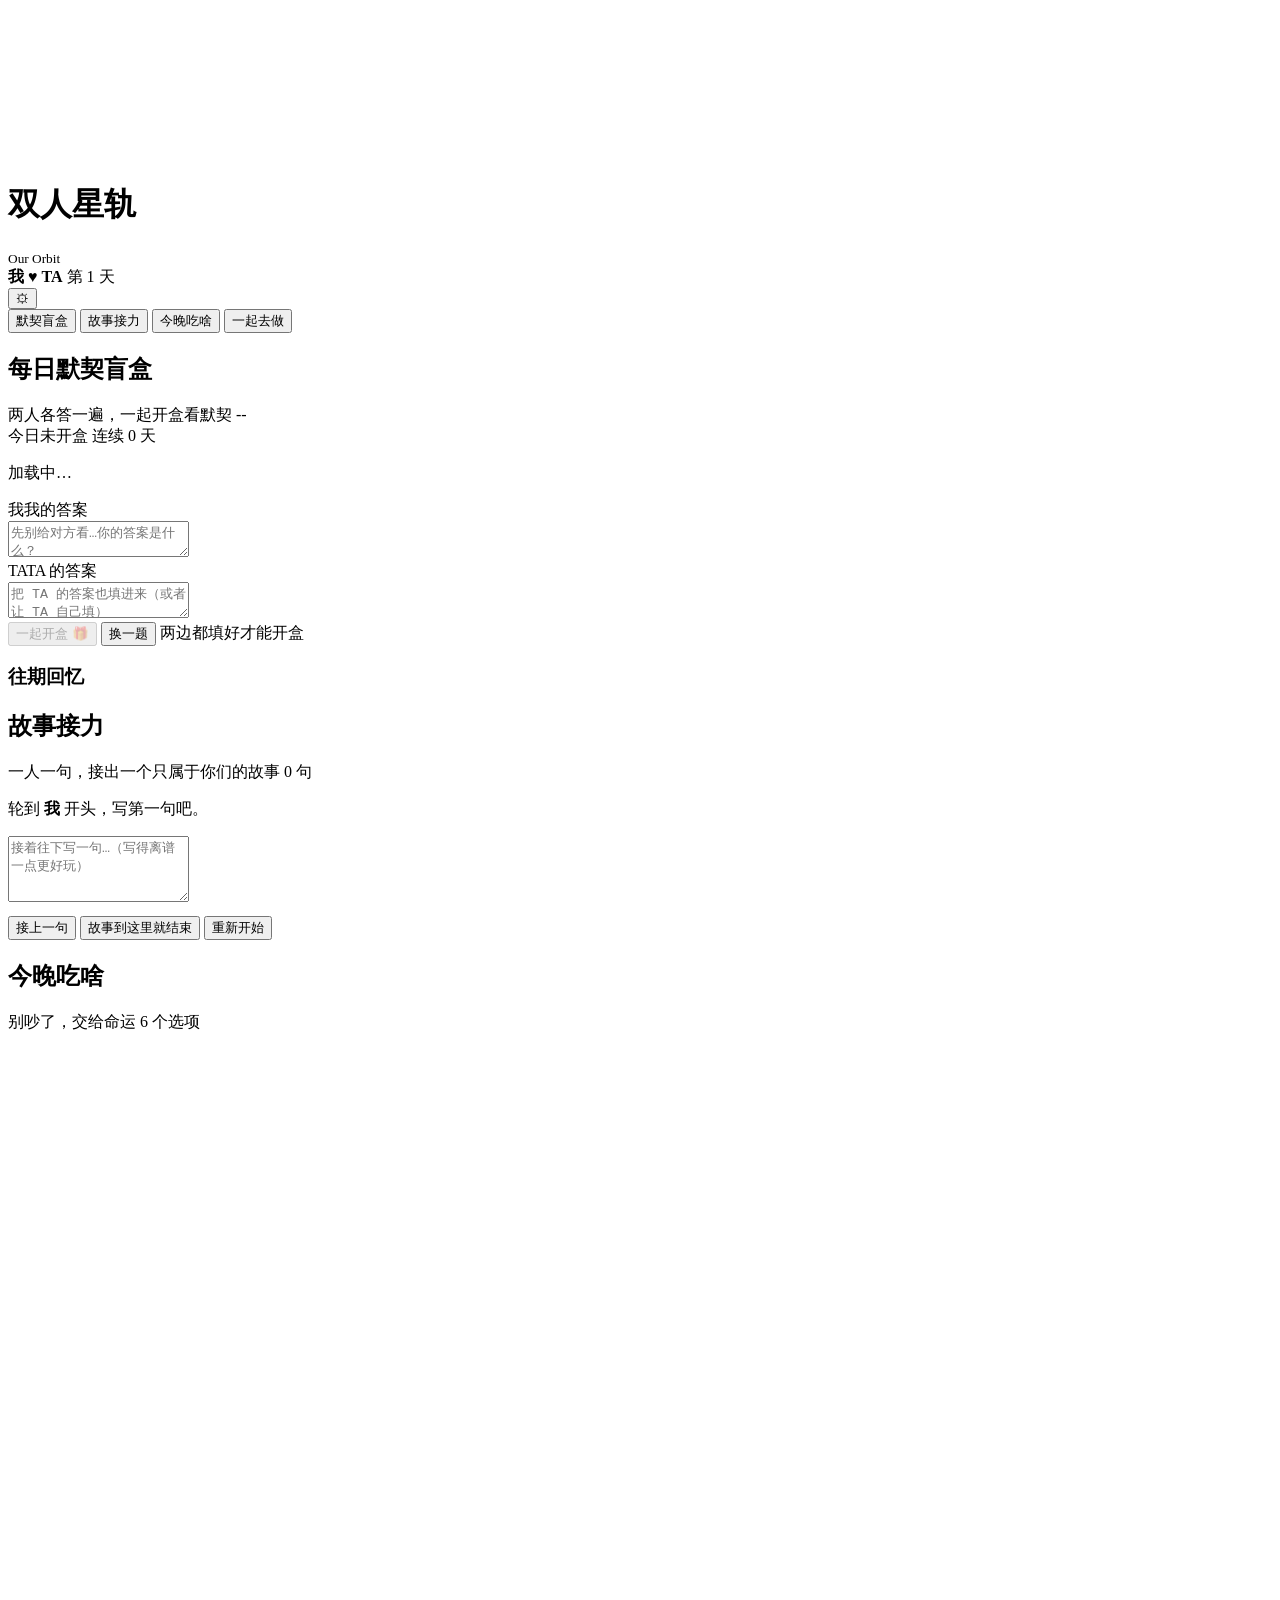
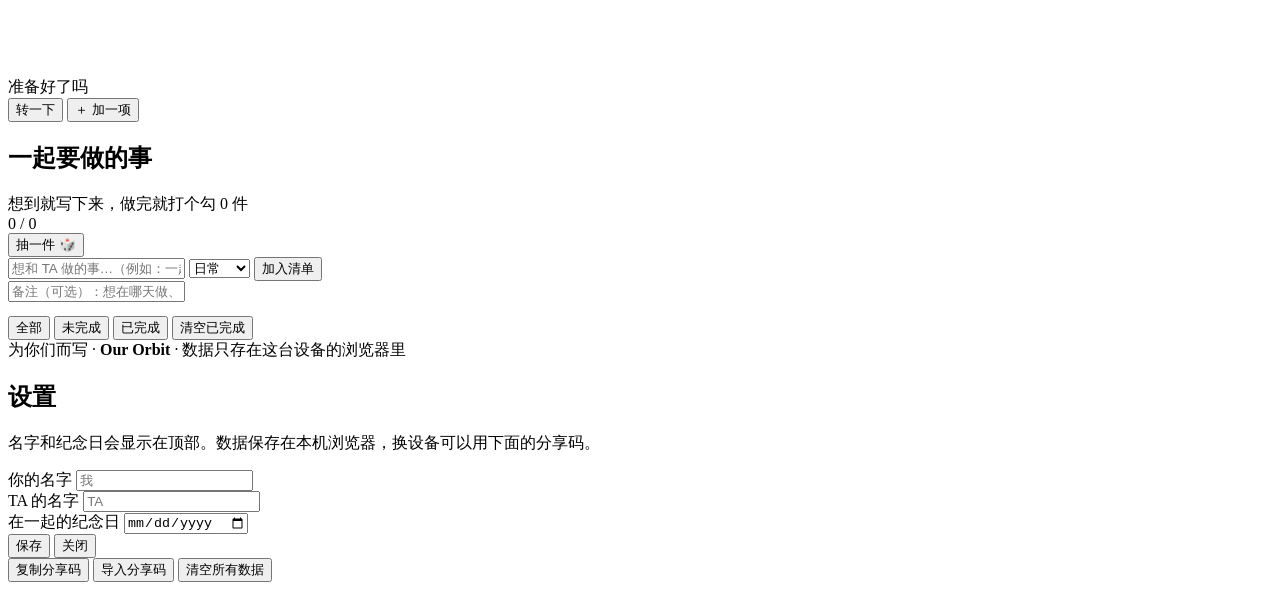
==== index.html @ 1faf8112 "feat: 双人星轨 · 情侣互动首页" ====
<!DOCTYPE html>
<html lang="zh-CN">
<head>
<meta charset="utf-8" />
<meta name="viewport" content="width=device-width,initial-scale=1,viewport-fit=cover" />
<meta name="theme-color" content="#05040e" />
<meta name="description" content="双人星轨 · 情侣互动空间：每日默契盲盒、故事接力、今晚吃啥转盘，还有一起要做的事。" />
<title>双人星轨 · Our Orbit</title>
<link rel="stylesheet" href="style.css" />
<link rel="icon" href="data:image/svg+xml,<svg xmlns='http://www.w3.org/2000/svg' viewBox='0 0 32 32'><circle cx='16' cy='16' r='13' fill='none' stroke='%237cf6ff' stroke-width='2'/><circle cx='16' cy='16' r='4' fill='%23ff9ecd'/></svg>" />
</head>
<body>

<canvas id="sky"></canvas>
<div class="vignette"></div>
<div class="grain"></div>

<div class="app">

  <header>
    <div class="brand">
      <div class="orbit-mark" aria-hidden="true"></div>
      <div>
        <h1>双人星轨</h1>
        <small>Our Orbit</small>
      </div>
    </div>

    <div class="couple-chip">
      <b id="nameA">我</b>
      <span class="heart">♥</span>
      <b id="nameB">TA</b>
      <span id="dayCount" class="days">第 1 天</span>
    </div>

    <button class="icon-btn" id="btnSettings" title="设置" aria-label="设置">⚙</button>
  </header>

  <nav class="tabs" role="tablist" aria-label="功能区">
    <button class="tab" role="tab" data-tab="today" aria-selected="true">默契盲盒<span class="dot" id="dotToday" hidden></span></button>
    <button class="tab" role="tab" data-tab="relay" aria-selected="false">故事接力</button>
    <button class="tab" role="tab" data-tab="wheel" aria-selected="false">今晚吃啥</button>
    <button class="tab" role="tab" data-tab="todo" aria-selected="false">一起去做</button>
  </nav>

  <main>

    <!-- ===== 今日盲盒 ===== -->
    <section class="view active" id="view-today" role="tabpanel">
      <div class="card">
        <div class="card-head">
          <h2>每日默契盲盒</h2>
          <span class="hint">两人各答一遍，一起开盒看默契</span>
          <span class="spacer"></span>
          <span class="pill" id="todayDate">--</span>
        </div>

        <div class="box-meta">
          <span class="pill live" id="boxState">今日未开盒</span>
          <span class="pill" id="boxStreak">连续 0 天</span>
        </div>

        <p class="box-question" id="questionText">加载中…</p>

        <div id="answerArea">
          <div class="answer-grid">
            <div class="answer-slot me">
              <div class="who"><span class="avatar" id="avA">我</span><span id="labelA">我的答案</span></div>
              <textarea id="ansA" maxlength="200" placeholder="先别给对方看…你的答案是什么？"></textarea>
            </div>
            <div class="answer-slot you">
              <div class="who"><span class="avatar" id="avB">TA</span><span id="labelB">TA 的答案</span></div>
              <textarea id="ansB" maxlength="200" placeholder="把 TA 的答案也填进来（或者让 TA 自己填）"></textarea>
            </div>
          </div>

          <div class="row gap-lg">
            <button class="btn primary" id="btnOpenBox" disabled>一起开盒 🎁</button>
            <button class="btn ghost small" id="btnSkipQ" title="换一个题目">换一题</button>
            <span class="turn-note" id="openHint">两边都填好才能开盒</span>
          </div>
        </div>

        <div id="revealArea"></div>

        <div class="history" id="historyWrap">
          <h3>往期回忆</h3>
          <div id="historyList"></div>
        </div>
      </div>
    </section>

    <!-- ===== 故事接力 ===== -->
    <section class="view" id="view-relay" role="tabpanel">
      <div class="card">
        <div class="card-head">
          <h2>故事接力</h2>
          <span class="hint">一人一句，接出一个只属于你们的故事</span>
          <span class="spacer"></span>
          <span class="pill" id="storyCount">0 句</span>
        </div>

        <p class="turn-note" id="turnNote">轮到 <b>我</b> 开头，写第一句吧。</p>

        <div class="story-lines" id="storyLines"></div>

        <div class="row" id="storyInputRow">
          <textarea id="storyInput" maxlength="120" placeholder="接着往下写一句…（写得离谱一点更好玩）" style="min-height:60px"></textarea>
        </div>
        <div class="row" style="margin-top:10px">
          <button class="btn primary" id="btnAddLine">接上一句</button>
          <button class="btn ghost small" id="btnFinishStory">故事到这里就结束</button>
          <button class="btn ghost small danger" id="btnResetStory">重新开始</button>
        </div>

        <div id="storyDone" hidden>
          <div class="score-bar" style="margin-top:18px">
            <div class="score-ring" style="--p:100%" id="storyFinalIcon">✦</div>
            <div class="score-text">
              <b>你们的故事完成了</b>
              <span id="storyFinalText">共 0 句，收藏起来吧。</span>
            </div>
          </div>
        </div>
      </div>
    </section>

    <!-- ===== 转盘 ===== -->
    <section class="view" id="view-wheel" role="tabpanel">
      <div class="card">
        <div class="card-head">
          <h2>今晚吃啥</h2>
          <span class="hint">别吵了，交给命运</span>
          <span class="spacer"></span>
          <span class="pill" id="wheelCount">6 个选项</span>
        </div>

        <div class="wheel-wrap">
          <div class="wheel-stage">
            <div class="wheel-pointer" aria-hidden="true"></div>
            <canvas id="wheel" width="640" height="640" role="img" aria-label="决策转盘"></canvas>
          </div>

          <div class="wheel-side">
            <div class="wheel-result" id="wheelResult">准备好了吗</div>
            <div class="row gap-lg">
              <button class="btn primary" id="btnSpin">转一下</button>
              <button class="btn ghost small" id="btnAddOption">＋ 加一项</button>
            </div>
            <div id="optionList" style="margin-top:20px"></div>
          </div>
        </div>
      </div>
    </section>

    <!-- ===== 一起去做 ===== -->
    <section class="view" id="view-todo" role="tabpanel">
      <div class="card">
        <div class="card-head">
          <h2>一起要做的事</h2>
          <span class="hint">想到就写下来，做完就打个勾</span>
          <span class="spacer"></span>
          <span class="pill" id="todoCount">0 件</span>
        </div>

        <div class="progress-wrap">
          <span class="progress-num" id="progressNum">0 / 0</span>
          <div class="progress-track"><div class="progress-fill" id="progressFill"></div></div>
          <button class="btn ghost small" id="btnPick">抽一件 🎲</button>
        </div>

        <div class="todo-add">
          <input type="text" id="todoTitle" maxlength="80" placeholder="想和 TA 做的事…（例如：一起去看一次日出）" />
          <select id="todoCat">
            <option value="日常">日常</option>
            <option value="旅行">旅行</option>
            <option value="仪式感">仪式感</option>
            <option value="挑战">挑战</option>
          </select>
          <button class="btn primary" id="btnAddTodo">加入清单</button>
        </div>
        <input type="text" id="todoNote" maxlength="120" placeholder="备注（可选）：想在哪天做、要准备什么" style="margin-bottom:14px" />

        <div class="todo-toolbar">
          <button class="filter on" data-filter="all">全部</button>
          <button class="filter" data-filter="todo">未完成</button>
          <button class="filter" data-filter="done">已完成</button>
          <span class="spacer" style="flex:1"></span>
          <button class="btn ghost small danger" id="btnClearDone">清空已完成</button>
        </div>

        <div class="todo-list" id="todoList"></div>
      </div>
    </section>

  </main>

  <footer>
    为你们而写 · <b>Our Orbit</b> · 数据只存在这台设备的浏览器里
  </footer>
</div>

<!-- ===== 设置弹窗 ===== -->
<div class="modal" id="modalSettings" role="dialog" aria-modal="true" aria-labelledby="settingsTitle">
  <div class="modal-card">
    <h2 id="settingsTitle">设置</h2>
    <p class="sub">名字和纪念日会显示在顶部。数据保存在本机浏览器，换设备可以用下面的分享码。</p>

    <div class="field">
      <label for="inputNameA">你的名字</label>
      <input type="text" id="inputNameA" maxlength="12" placeholder="我" />
    </div>
    <div class="field">
      <label for="inputNameB">TA 的名字</label>
      <input type="text" id="inputNameB" maxlength="12" placeholder="TA" />
    </div>
    <div class="field">
      <label for="inputStart">在一起的纪念日</label>
      <input type="date" id="inputStart" />
    </div>

    <div class="row gap-lg">
      <button class="btn primary" id="btnSaveSettings">保存</button>
      <button class="btn ghost small" id="btnCloseSettings">关闭</button>
    </div>

    <div class="row gap-lg">
      <button class="btn ghost small" id="btnShare">复制分享码</button>
      <button class="btn ghost small" id="btnImport">导入分享码</button>
      <button class="btn ghost small danger" id="btnWipe">清空所有数据</button>
    </div>
  </div>
</div>

<div id="toast" role="status" aria-live="polite"></div>

<script src="questions.js"></script>
<script src="app.js"></script>
</body>
</html>
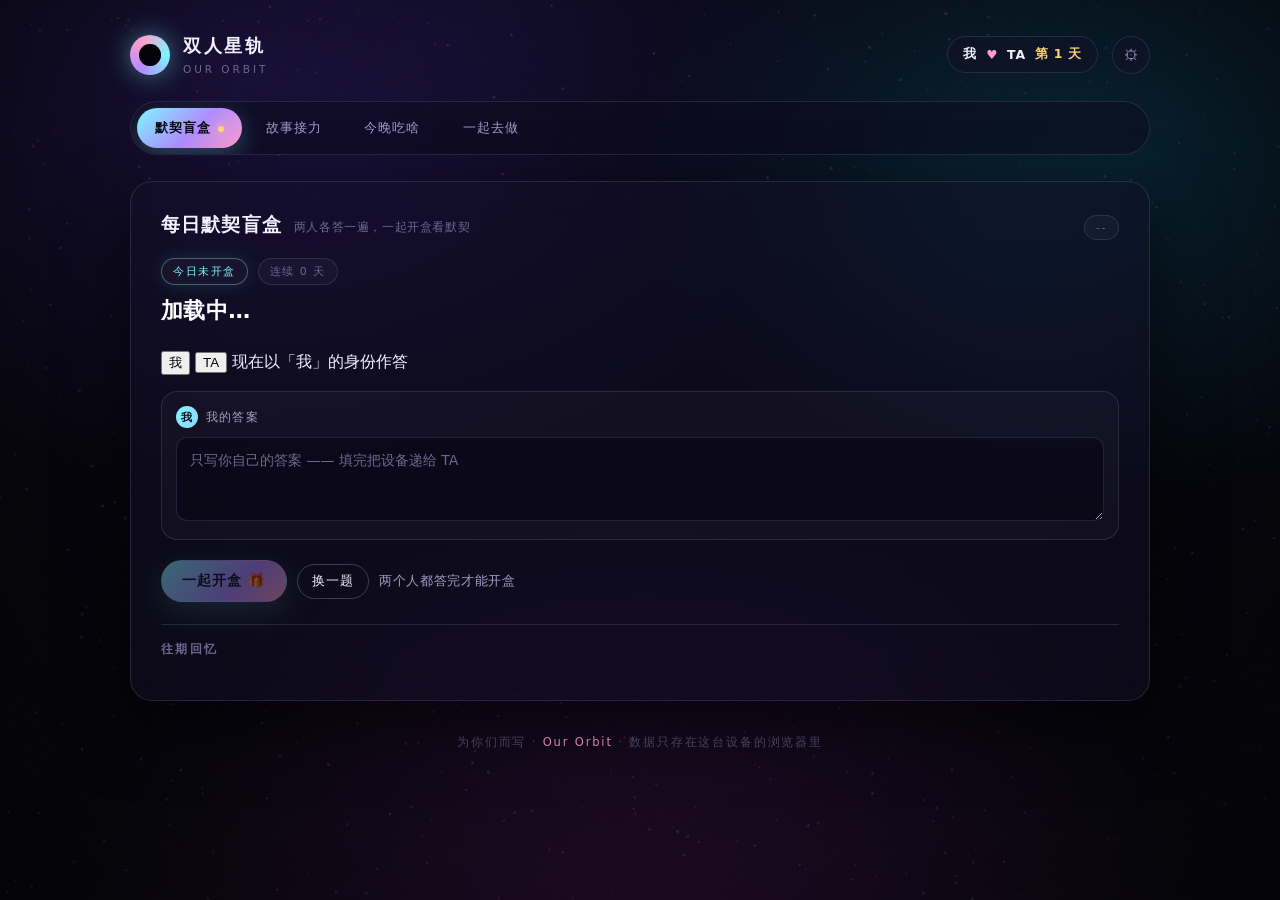
==== commit 950261ea: "feat: 双人星轨 · 情侣互动首页" ====
--- a/index.html
+++ b/index.html
@@ -63,21 +63,21 @@
         <p class="box-question" id="questionText">加载中…</p>
 
         <div id="answerArea">
-          <div class="answer-grid">
-            <div class="answer-slot me">
-              <div class="who"><span class="avatar" id="avA">我</span><span id="labelA">我的答案</span></div>
-              <textarea id="ansA" maxlength="200" placeholder="先别给对方看…你的答案是什么？"></textarea>
-            </div>
-            <div class="answer-slot you">
-              <div class="who"><span class="avatar" id="avB">TA</span><span id="labelB">TA 的答案</span></div>
-              <textarea id="ansB" maxlength="200" placeholder="把 TA 的答案也填进来（或者让 TA 自己填）"></textarea>
-            </div>
+          <div class="me-switch" role="group" aria-label="选择你是谁">
+            <button class="me-btn" type="button" data-who="a" id="whoA" aria-pressed="true">我</button>
+            <button class="me-btn" type="button" data-who="b" id="whoB" aria-pressed="false">TA</button>
+            <span class="who-note" id="whoNote">现在以「我」的身份作答</span>
+          </div>
+
+          <div class="answer-slot me" style="margin-top:16px">
+            <div class="who"><span class="avatar" id="avMine">我</span><span id="labelMine">我的答案</span></div>
+            <textarea id="ansMine" maxlength="200" placeholder="只写你自己的答案 —— 填完把设备递给 TA"></textarea>
           </div>
 
           <div class="row gap-lg">
             <button class="btn primary" id="btnOpenBox" disabled>一起开盒 🎁</button>
             <button class="btn ghost small" id="btnSkipQ" title="换一个题目">换一题</button>
-            <span class="turn-note" id="openHint">两边都填好才能开盒</span>
+            <span class="turn-note" id="openHint">两个人都答完才能开盒</span>
           </div>
         </div>
 
--- a/style.css
+++ b/style.css
@@ -0,0 +1,834 @@
+/* ============================================================
+   双人星轨 · Our Orbit
+   深空玻璃拟态 · 情侣互动空间
+   ============================================================ */
+
+:root {
+  --bg-0: #05040e;
+  --ink: #f3f0ff;
+  --ink-dim: #a49bc9;
+  --ink-faint: #6f6790;
+
+  --cyan: #7cf6ff;
+  --violet: #b18cff;
+  --pink: #ff9ecd;
+  --gold: #ffd479;
+
+  --glass: rgba(20, 16, 40, 0.52);
+  --glass-2: rgba(28, 22, 52, 0.66);
+  --line: rgba(160, 148, 210, 0.18);
+  --line-strong: rgba(160, 148, 210, 0.34);
+
+  --r-lg: 22px;
+  --r-md: 16px;
+  --r-sm: 11px;
+
+  --shadow: 0 24px 70px rgba(0, 0, 0, 0.55);
+  --glow: 0 0 30px rgba(124, 246, 255, 0.22);
+
+  --ease: cubic-bezier(0.22, 1, 0.36, 1);
+}
+
+* { box-sizing: border-box; }
+
+html, body {
+  height: 100%;
+  margin: 0;
+}
+
+body {
+  background:
+    radial-gradient(1100px 720px at 18% 8%, #1a1040 0%, transparent 58%),
+    radial-gradient(900px 640px at 88% 16%, #06283a 0%, transparent 55%),
+    radial-gradient(1000px 900px at 50% 118%, #2a0b32 0%, transparent 62%),
+    linear-gradient(180deg, var(--bg-0), #04040c 70%);
+  color: var(--ink);
+  font-family: -apple-system, BlinkMacSystemFont, "Segoe UI", "PingFang SC",
+    "Hiragino Sans GB", "Microsoft YaHei", system-ui, sans-serif;
+  -webkit-font-smoothing: antialiased;
+  overflow-x: hidden;
+}
+
+/* ---------- 背景 ---------- */
+#sky {
+  position: fixed;
+  inset: 0;
+  width: 100%;
+  height: 100%;
+  display: block;
+  z-index: 0;
+  touch-action: pan-y;
+}
+.vignette {
+  position: fixed;
+  inset: 0;
+  z-index: 1;
+  pointer-events: none;
+  background: radial-gradient(circle at 50% 40%, transparent 42%, rgba(0, 0, 0, 0.62) 100%);
+}
+.grain {
+  position: fixed;
+  inset: -40%;
+  z-index: 1;
+  pointer-events: none;
+  opacity: 0.035;
+  background-image: url("data:image/svg+xml;utf8,<svg xmlns='http://www.w3.org/2000/svg' width='140' height='140'><filter id='n'><feTurbulence type='fractalNoise' baseFrequency='.8' numOctaves='3'/></filter><rect width='100%' height='100%' filter='url(%23n)'/></svg>");
+  animation: grainShift 14s steps(7) infinite;
+}
+@keyframes grainShift {
+  to { transform: translate3d(-5%, 4%, 0); }
+}
+
+/* ---------- 布局 ---------- */
+.app {
+  position: relative;
+  z-index: 2;
+  max-width: 1080px;
+  margin: 0 auto;
+  padding: clamp(18px, 3vw, 34px) clamp(16px, 3vw, 30px) 90px;
+  min-height: 100%;
+}
+
+/* ---------- 头部 ---------- */
+header {
+  display: flex;
+  align-items: center;
+  gap: 14px;
+  flex-wrap: wrap;
+  margin-bottom: clamp(16px, 2.4vw, 26px);
+}
+
+.brand {
+  display: flex;
+  align-items: center;
+  gap: 13px;
+  margin-right: auto;
+}
+
+.orbit-mark {
+  width: 40px;
+  height: 40px;
+  position: relative;
+  flex: 0 0 auto;
+}
+.orbit-mark::before,
+.orbit-mark::after {
+  content: "";
+  position: absolute;
+  border-radius: 50%;
+}
+.orbit-mark::before {
+  inset: 0;
+  background: conic-gradient(from 90deg, var(--cyan), var(--violet), var(--pink), var(--cyan));
+  filter: blur(0.5px);
+  box-shadow: 0 0 26px rgba(124, 246, 255, 0.45);
+  animation: spin 11s linear infinite;
+}
+.orbit-mark::after {
+  inset: 9px;
+  background: var(--bg-0);
+  box-shadow: inset 0 0 12px rgba(0, 0, 0, 0.8);
+}
+@keyframes spin { to { transform: rotate(360deg); } }
+
+.brand h1 {
+  margin: 0;
+  font-size: clamp(15px, 2vw, 18px);
+  letter-spacing: 0.14em;
+  font-weight: 700;
+}
+.brand small {
+  display: block;
+  margin-top: 5px;
+  font-size: 10.5px;
+  letter-spacing: 0.28em;
+  color: var(--ink-faint);
+  text-transform: uppercase;
+}
+
+.couple-chip {
+  display: flex;
+  align-items: center;
+  gap: 9px;
+  padding: 9px 15px;
+  border-radius: 999px;
+  border: 1px solid var(--line);
+  background: var(--glass);
+  backdrop-filter: blur(14px);
+  font-size: 12.5px;
+  letter-spacing: 0.06em;
+  color: var(--ink-dim);
+  white-space: nowrap;
+}
+.couple-chip b { color: var(--ink); font-weight: 600; }
+.couple-chip .heart { color: var(--pink); }
+.couple-chip .days {
+  color: var(--gold);
+  font-variant-numeric: tabular-nums;
+  font-weight: 600;
+}
+
+.icon-btn {
+  width: 38px;
+  height: 38px;
+  flex: 0 0 auto;
+  display: grid;
+  place-items: center;
+  border-radius: 50%;
+  border: 1px solid var(--line);
+  background: var(--glass);
+  color: var(--ink-dim);
+  cursor: pointer;
+  font-size: 15px;
+  transition: color 0.25s, border-color 0.25s, transform 0.25s, background 0.25s;
+  backdrop-filter: blur(14px);
+}
+.icon-btn:hover {
+  color: var(--ink);
+  border-color: var(--line-strong);
+  transform: translateY(-1px);
+  background: var(--glass-2);
+}
+
+/* ---------- 选项卡 ---------- */
+.tabs {
+  display: flex;
+  gap: 6px;
+  padding: 6px;
+  margin-bottom: clamp(18px, 2.6vw, 26px);
+  border-radius: 999px;
+  border: 1px solid var(--line);
+  background: rgba(14, 11, 30, 0.55);
+  backdrop-filter: blur(18px);
+  overflow-x: auto;
+  scrollbar-width: none;
+}
+.tabs::-webkit-scrollbar { display: none; }
+
+.tab {
+  appearance: none;
+  border: 0;
+  background: transparent;
+  color: var(--ink-dim);
+  font: inherit;
+  font-size: 13px;
+  letter-spacing: 0.08em;
+  padding: 11px 18px;
+  border-radius: 999px;
+  cursor: pointer;
+  white-space: nowrap;
+  transition: color 0.25s, background 0.25s, transform 0.25s;
+  position: relative;
+}
+.tab:hover { color: var(--ink); }
+.tab[aria-selected="true"] {
+  color: #060a14;
+  font-weight: 700;
+  background: linear-gradient(135deg, var(--cyan), var(--violet) 55%, var(--pink));
+  box-shadow: 0 8px 26px rgba(124, 246, 255, 0.28);
+}
+.tab .dot {
+  display: inline-block;
+  width: 6px;
+  height: 6px;
+  margin-left: 7px;
+  border-radius: 50%;
+  background: var(--gold);
+  vertical-align: middle;
+  box-shadow: 0 0 10px var(--gold);
+}
+
+/* ---------- 卡片 ---------- */
+.view { display: none; animation: rise 0.45s var(--ease); }
+.view.active { display: block; }
+@keyframes rise {
+  from { opacity: 0; transform: translateY(14px); }
+  to { opacity: 1; transform: none; }
+}
+
+.card {
+  border-radius: var(--r-lg);
+  border: 1px solid var(--line);
+  background: var(--glass);
+  backdrop-filter: blur(20px) saturate(1.15);
+  box-shadow: var(--shadow);
+  padding: clamp(18px, 2.6vw, 30px);
+  margin-bottom: 18px;
+}
+
+.card-head {
+  display: flex;
+  align-items: baseline;
+  gap: 12px;
+  flex-wrap: wrap;
+  margin-bottom: 18px;
+}
+.card-head h2 {
+  margin: 0;
+  font-size: clamp(16px, 2vw, 19px);
+  letter-spacing: 0.06em;
+  font-weight: 700;
+}
+.card-head .hint {
+  font-size: 12px;
+  color: var(--ink-faint);
+  letter-spacing: 0.05em;
+}
+.card-head .spacer { margin-left: auto; }
+
+/* ---------- 盲盒 ---------- */
+.box-question {
+  font-size: clamp(17px, 2.4vw, 22px);
+  line-height: 1.65;
+  letter-spacing: 0.02em;
+  margin: 4px 0 22px;
+  font-weight: 600;
+  background: linear-gradient(120deg, #fff, #d9d2ff 60%, #9fe9ff);
+  -webkit-background-clip: text;
+  background-clip: text;
+  color: transparent;
+}
+.box-meta {
+  display: flex;
+  gap: 10px;
+  align-items: center;
+  flex-wrap: wrap;
+  margin-bottom: 8px;
+}
+.pill {
+  font-size: 11px;
+  letter-spacing: 0.14em;
+  padding: 5px 11px;
+  border-radius: 999px;
+  border: 1px solid var(--line);
+  color: var(--ink-faint);
+  background: rgba(255, 255, 255, 0.03);
+}
+.pill.live {
+  color: var(--cyan);
+  border-color: rgba(124, 246, 255, 0.35);
+  box-shadow: 0 0 18px rgba(124, 246, 255, 0.12);
+}
+
+.answer-grid {
+  display: grid;
+  grid-template-columns: 1fr 1fr;
+  gap: 14px;
+}
+@media (max-width: 640px) {
+  .answer-grid { grid-template-columns: 1fr; }
+}
+
+.answer-slot {
+  border-radius: var(--r-md);
+  border: 1px solid var(--line);
+  background: rgba(255, 255, 255, 0.028);
+  padding: 14px;
+  transition: border-color 0.25s, background 0.25s;
+  min-width: 0;
+}
+.answer-slot:focus-within {
+  border-color: rgba(124, 246, 255, 0.4);
+  background: rgba(124, 246, 255, 0.05);
+}
+.answer-slot .who {
+  display: flex;
+  align-items: center;
+  gap: 8px;
+  font-size: 12px;
+  letter-spacing: 0.1em;
+  color: var(--ink-dim);
+  margin-bottom: 9px;
+}
+.answer-slot .who .avatar {
+  width: 22px;
+  height: 22px;
+  border-radius: 50%;
+  display: grid;
+  place-items: center;
+  font-size: 11px;
+  font-weight: 700;
+  color: #08101a;
+}
+.answer-slot.me .avatar { background: linear-gradient(135deg, var(--cyan), #8fd6ff); }
+.answer-slot.you .avatar { background: linear-gradient(135deg, var(--pink), var(--violet)); }
+
+textarea, input[type="text"], input[type="date"], select {
+  width: 100%;
+  font: inherit;
+  font-size: 14px;
+  color: var(--ink);
+  background: rgba(8, 6, 20, 0.6);
+  border: 1px solid var(--line);
+  border-radius: var(--r-sm);
+  padding: 11px 13px;
+  resize: vertical;
+  outline: none;
+  transition: border-color 0.25s, box-shadow 0.25s;
+}
+textarea:focus, input:focus, select:focus {
+  border-color: rgba(177, 140, 255, 0.5);
+  box-shadow: 0 0 0 3px rgba(177, 140, 255, 0.12);
+}
+textarea { min-height: 84px; line-height: 1.6; }
+::placeholder { color: var(--ink-faint); }
+
+.btn {
+  appearance: none;
+  border: 1px solid var(--line-strong);
+  background: rgba(255, 255, 255, 0.05);
+  color: var(--ink);
+  font: inherit;
+  font-size: 13.5px;
+  letter-spacing: 0.08em;
+  padding: 11px 20px;
+  border-radius: 999px;
+  cursor: pointer;
+  transition: transform 0.2s, background 0.25s, box-shadow 0.25s, opacity 0.25s;
+}
+.btn:hover { transform: translateY(-1px); background: rgba(255, 255, 255, 0.1); }
+.btn:active { transform: translateY(0) scale(0.985); }
+.btn.primary {
+  border-color: transparent;
+  color: #06101a;
+  font-weight: 700;
+  background: linear-gradient(135deg, var(--cyan), var(--violet) 60%, var(--pink));
+  box-shadow: 0 10px 30px rgba(124, 246, 255, 0.26);
+}
+.btn.primary:hover { box-shadow: 0 14px 38px rgba(124, 246, 255, 0.36); }
+.btn.ghost { background: transparent; }
+.btn.small { padding: 8px 14px; font-size: 12.5px; }
+.btn.danger { color: #ff9aa9; border-color: rgba(255, 154, 169, 0.3); }
+.btn[disabled] { opacity: 0.4; cursor: not-allowed; transform: none; }
+
+.row { display: flex; gap: 10px; align-items: center; flex-wrap: wrap; }
+.row.end { justify-content: flex-end; }
+.gap-lg { margin-top: 20px; }
+
+/* 开盒结果 */
+.reveal {
+  margin-top: 20px;
+  display: grid;
+  gap: 14px;
+  animation: rise 0.5s var(--ease);
+}
+.reveal-card {
+  border-radius: var(--r-md);
+  padding: 15px 16px;
+  border: 1px solid var(--line);
+  background: linear-gradient(180deg, rgba(255, 255, 255, 0.05), rgba(255, 255, 255, 0.015));
+  line-height: 1.7;
+  font-size: 14.5px;
+}
+.reveal-card .who {
+  font-size: 11.5px;
+  letter-spacing: 0.12em;
+  color: var(--ink-dim);
+  margin-bottom: 7px;
+}
+
+.score-bar {
+  display: flex;
+  align-items: center;
+  gap: 16px;
+  padding: 16px;
+  border-radius: var(--r-md);
+  border: 1px solid rgba(255, 212, 121, 0.24);
+  background: radial-gradient(circle at 12% 20%, rgba(255, 212, 121, 0.12), transparent 60%);
+}
+.score-ring {
+  width: 66px;
+  height: 66px;
+  flex: 0 0 auto;
+  border-radius: 50%;
+  display: grid;
+  place-items: center;
+  font-size: 19px;
+  font-weight: 800;
+  font-variant-numeric: tabular-nums;
+  color: var(--gold);
+  background:
+    radial-gradient(circle at 50% 50%, #0a0716 58%, transparent 59%),
+    conic-gradient(var(--gold) var(--p, 0%), rgba(255, 255, 255, 0.08) 0);
+  transition: --p 1.2s var(--ease);
+}
+.score-text b { display: block; font-size: 15px; letter-spacing: 0.06em; }
+.score-text span { font-size: 12.5px; color: var(--ink-dim); line-height: 1.6; }
+
+.history {
+  margin-top: 22px;
+  border-top: 1px solid var(--line);
+  padding-top: 16px;
+}
+.history h3 {
+  margin: 0 0 12px;
+  font-size: 12px;
+  letter-spacing: 0.2em;
+  color: var(--ink-faint);
+  font-weight: 600;
+}
+.hist-item {
+  display: flex;
+  gap: 12px;
+  align-items: flex-start;
+  padding: 10px 0;
+  border-bottom: 1px dashed rgba(160, 148, 210, 0.12);
+  font-size: 13px;
+}
+.hist-item:last-child { border-bottom: 0; }
+.hist-item .d {
+  color: var(--ink-faint);
+  font-variant-numeric: tabular-nums;
+  flex: 0 0 78px;
+  font-size: 12px;
+}
+.hist-item .q { color: var(--ink-dim); flex: 1 1 auto; min-width: 0; }
+.hist-item .s { color: var(--gold); font-weight: 700; flex: 0 0 auto; }
+
+/* ---------- 故事接力 ---------- */
+.story-lines {
+  display: grid;
+  gap: 10px;
+  margin: 18px 0;
+  max-height: 46vh;
+  overflow-y: auto;
+  padding-right: 6px;
+}
+.story-line {
+  display: flex;
+  gap: 12px;
+  align-items: flex-start;
+  animation: rise 0.4s var(--ease);
+}
+.story-line .bubble {
+  flex: 1 1 auto;
+  padding: 11px 15px;
+  border-radius: 15px;
+  font-size: 14.5px;
+  line-height: 1.7;
+  border: 1px solid var(--line);
+  background: rgba(255, 255, 255, 0.04);
+  min-width: 0;
+  word-break: break-word;
+}
+.story-line.a .bubble {
+  background: linear-gradient(135deg, rgba(124, 246, 255, 0.14), rgba(124, 246, 255, 0.04));
+  border-color: rgba(124, 246, 255, 0.24);
+}
+.story-line.b .bubble {
+  background: linear-gradient(135deg, rgba(255, 158, 205, 0.14), rgba(255, 158, 205, 0.04));
+  border-color: rgba(255, 158, 205, 0.24);
+}
+.story-line .tag {
+  flex: 0 0 auto;
+  font-size: 11px;
+  letter-spacing: 0.1em;
+  color: var(--ink-faint);
+  padding-top: 12px;
+  width: 34px;
+  text-align: center;
+}
+.turn-note {
+  font-size: 12.5px;
+  color: var(--ink-dim);
+  letter-spacing: 0.05em;
+}
+.turn-note b { color: var(--cyan); }
+
+/* ---------- 转盘 ---------- */
+.wheel-wrap {
+  display: flex;
+  gap: 26px;
+  align-items: center;
+  flex-wrap: wrap;
+}
+.wheel-stage {
+  position: relative;
+  width: min(320px, 74vw);
+  aspect-ratio: 1;
+  flex: 0 0 auto;
+  margin-inline: auto;
+}
+#wheel { width: 100%; height: 100%; display: block; filter: drop-shadow(0 18px 40px rgba(0, 0, 0, 0.5)); }
+.wheel-pointer {
+  position: absolute;
+  top: -6px;
+  left: 50%;
+  transform: translateX(-50%);
+  width: 0;
+  height: 0;
+  border-left: 11px solid transparent;
+  border-right: 11px solid transparent;
+  border-top: 20px solid var(--gold);
+  filter: drop-shadow(0 0 10px rgba(255, 212, 121, 0.7));
+}
+.wheel-result {
+  font-size: clamp(20px, 3vw, 26px);
+  font-weight: 800;
+  letter-spacing: 0.06em;
+  background: linear-gradient(120deg, var(--gold), var(--pink), var(--cyan));
+  -webkit-background-clip: text;
+  background-clip: text;
+  color: transparent;
+  min-height: 1.4em;
+}
+.wheel-side { flex: 1 1 260px; min-width: 0; }
+.option-row {
+  display: flex;
+  gap: 8px;
+  align-items: center;
+  margin-bottom: 8px;
+}
+.option-row input { flex: 1 1 auto; }
+.option-row .del {
+  width: 34px;
+  height: 34px;
+  flex: 0 0 auto;
+  border-radius: 50%;
+  border: 1px solid var(--line);
+  background: transparent;
+  color: var(--ink-faint);
+  cursor: pointer;
+  transition: color 0.2s, border-color 0.2s;
+}
+.option-row .del:hover { color: #ff9aa9; border-color: rgba(255, 154, 169, 0.4); }
+
+/* ---------- 一起去做 ---------- */
+.todo-toolbar {
+  display: flex;
+  gap: 8px;
+  align-items: center;
+  flex-wrap: wrap;
+  margin-bottom: 14px;
+}
+.filter {
+  font-size: 12.5px;
+  padding: 8px 14px;
+  border-radius: 999px;
+  border: 1px solid var(--line);
+  background: transparent;
+  color: var(--ink-dim);
+  cursor: pointer;
+  font: inherit;
+  transition: all 0.22s;
+}
+.filter.on {
+  color: #08101a;
+  background: linear-gradient(135deg, #a9f7ff, #cbb4ff);
+  border-color: transparent;
+  font-weight: 700;
+}
+
+.progress-wrap {
+  display: flex;
+  align-items: center;
+  gap: 14px;
+  padding: 14px 16px;
+  border-radius: var(--r-md);
+  border: 1px solid var(--line);
+  background: rgba(255, 255, 255, 0.028);
+  margin-bottom: 16px;
+}
+.progress-track {
+  flex: 1 1 auto;
+  height: 8px;
+  border-radius: 999px;
+  background: rgba(255, 255, 255, 0.08);
+  overflow: hidden;
+}
+.progress-fill {
+  height: 100%;
+  width: 0%;
+  border-radius: 999px;
+  background: linear-gradient(90deg, var(--cyan), var(--violet), var(--pink));
+  transition: width 0.7s var(--ease);
+  box-shadow: 0 0 16px rgba(177, 140, 255, 0.5);
+}
+.progress-num {
+  font-size: 12.5px;
+  color: var(--ink-dim);
+  font-variant-numeric: tabular-nums;
+  flex: 0 0 auto;
+}
+
+.todo-add {
+  display: grid;
+  grid-template-columns: 1fr 132px auto;
+  gap: 10px;
+  margin-bottom: 18px;
+}
+@media (max-width: 620px) {
+  .todo-add { grid-template-columns: 1fr; }
+}
+
+.todo-list { display: grid; gap: 9px; }
+.todo-item {
+  display: flex;
+  gap: 12px;
+  align-items: flex-start;
+  padding: 13px 15px;
+  border-radius: var(--r-md);
+  border: 1px solid var(--line);
+  background: rgba(255, 255, 255, 0.03);
+  transition: border-color 0.25s, background 0.25s, transform 0.2s, opacity 0.3s;
+  animation: rise 0.35s var(--ease);
+}
+.todo-item:hover { border-color: var(--line-strong); background: rgba(255, 255, 255, 0.055); }
+.todo-item.done { opacity: 0.55; }
+.todo-item.done .t-title { text-decoration: line-through; text-decoration-color: rgba(255, 255, 255, 0.4); }
+
+.check {
+  width: 22px;
+  height: 22px;
+  flex: 0 0 auto;
+  margin-top: 1px;
+  border-radius: 7px;
+  border: 1.6px solid rgba(160, 148, 210, 0.5);
+  background: transparent;
+  cursor: pointer;
+  display: grid;
+  place-items: center;
+  color: transparent;
+  font-size: 12px;
+  transition: all 0.22s;
+}
+.check:hover { border-color: var(--cyan); }
+.check.on {
+  background: linear-gradient(135deg, var(--cyan), var(--violet));
+  border-color: transparent;
+  color: #05101a;
+  font-weight: 900;
+}
+
+.t-body { flex: 1 1 auto; min-width: 0; }
+.t-title { font-size: 14.5px; line-height: 1.5; word-break: break-word; }
+.t-note { font-size: 12.5px; color: var(--ink-faint); margin-top: 5px; line-height: 1.6; word-break: break-word; }
+.t-meta { display: flex; gap: 8px; margin-top: 7px; flex-wrap: wrap; }
+.chip {
+  font-size: 10.5px;
+  letter-spacing: 0.1em;
+  padding: 3px 9px;
+  border-radius: 999px;
+  border: 1px solid var(--line);
+  color: var(--ink-faint);
+}
+.chip.c-日常 { color: #9fe9ff; border-color: rgba(124, 246, 255, 0.3); }
+.chip.c-旅行 { color: #b1f5c0; border-color: rgba(150, 245, 170, 0.3); }
+.chip.c-仪式感 { color: #ffb3d9; border-color: rgba(255, 158, 205, 0.32); }
+.chip.c-挑战 { color: #ffd479; border-color: rgba(255, 212, 121, 0.32); }
+
+.t-actions { display: flex; gap: 6px; flex: 0 0 auto; }
+.mini {
+  width: 30px;
+  height: 30px;
+  border-radius: 9px;
+  border: 1px solid transparent;
+  background: transparent;
+  color: var(--ink-faint);
+  cursor: pointer;
+  font-size: 13px;
+  transition: all 0.2s;
+}
+.mini:hover { color: var(--ink); background: rgba(255, 255, 255, 0.08); border-color: var(--line); }
+.mini.danger:hover { color: #ff9aa9; background: rgba(255, 154, 169, 0.1); }
+
+.empty {
+  text-align: center;
+  padding: 40px 20px;
+  color: var(--ink-faint);
+  font-size: 13.5px;
+  line-height: 1.9;
+  letter-spacing: 0.05em;
+}
+.empty .big { font-size: 30px; display: block; margin-bottom: 12px; opacity: 0.55; }
+
+/* ---------- 弹窗 ---------- */
+.modal {
+  position: fixed;
+  inset: 0;
+  z-index: 30;
+  display: none;
+  place-items: center;
+  padding: 20px;
+  background: rgba(3, 2, 10, 0.72);
+  backdrop-filter: blur(6px);
+}
+.modal.on { display: grid; animation: fade 0.3s var(--ease); }
+@keyframes fade { from { opacity: 0; } to { opacity: 1; } }
+
+.modal-card {
+  width: min(460px, 100%);
+  max-height: 86vh;
+  overflow-y: auto;
+  border-radius: var(--r-lg);
+  border: 1px solid var(--line-strong);
+  background: linear-gradient(180deg, rgba(28, 22, 52, 0.96), rgba(14, 10, 30, 0.98));
+  box-shadow: 0 40px 100px rgba(0, 0, 0, 0.7);
+  padding: 26px;
+  animation: rise 0.4s var(--ease);
+}
+.modal-card h2 {
+  margin: 0 0 6px;
+  font-size: 17px;
+  letter-spacing: 0.08em;
+}
+.modal-card p.sub {
+  margin: 0 0 20px;
+  font-size: 12.5px;
+  color: var(--ink-faint);
+  line-height: 1.7;
+}
+.field { margin-bottom: 14px; }
+.field label {
+  display: block;
+  font-size: 11.5px;
+  letter-spacing: 0.14em;
+  color: var(--ink-dim);
+  margin-bottom: 7px;
+}
+
+/* ---------- Toast ---------- */
+#toast {
+  position: fixed;
+  left: 50%;
+  bottom: 34px;
+  transform: translate(-50%, 16px);
+  z-index: 40;
+  padding: 12px 22px;
+  border-radius: 999px;
+  border: 1px solid rgba(124, 246, 255, 0.28);
+  background: rgba(12, 9, 26, 0.92);
+  color: var(--ink);
+  font-size: 13px;
+  letter-spacing: 0.06em;
+  opacity: 0;
+  pointer-events: none;
+  transition: opacity 0.3s, transform 0.3s var(--ease);
+  backdrop-filter: blur(10px);
+  box-shadow: 0 18px 50px rgba(0, 0, 0, 0.5);
+  max-width: 86vw;
+  text-align: center;
+}
+#toast.on { opacity: 1; transform: translate(-50%, 0); }
+
+/* ---------- 页脚 ---------- */
+footer {
+  text-align: center;
+  margin-top: 34px;
+  font-size: 11.5px;
+  letter-spacing: 0.16em;
+  color: rgba(111, 103, 144, 0.75);
+}
+footer b { color: var(--pink); font-weight: 500; }
+
+@media (max-width: 520px) {
+  .card { padding: 17px; }
+  .couple-chip { font-size: 11.5px; padding: 8px 12px; }
+}
+@media (prefers-reduced-motion: reduce) {
+  *, *::before, *::after {
+    animation-duration: 0.001ms !important;
+    animation-iteration-count: 1 !important;
+    transition-duration: 0.001ms !important;
+  }
+}
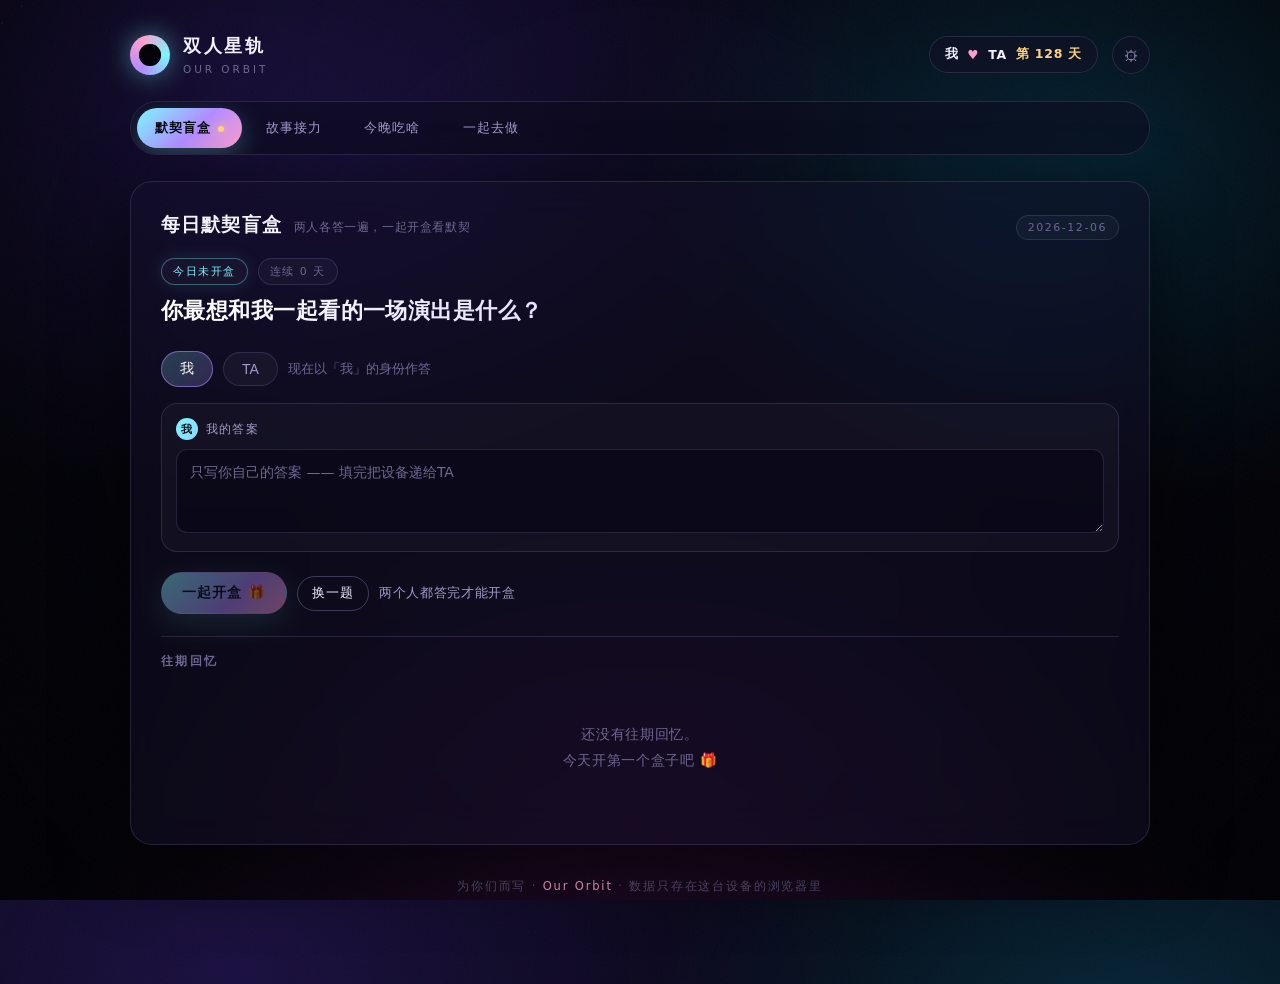
==== commit a9ae1cfa: "feat: 双人星轨 · 情侣互动首页" ====
--- a/index.html
+++ b/index.html
@@ -219,6 +219,24 @@
       <input type="date" id="inputStart" />
     </div>
 
+    <div class="sync-box">
+      <div class="sync-head">双人空间 <span class="sync-tag">可选</span></div>
+      <p class="sync-hint">两个人输入<b>同一个口令</b>，就进同一个空间：你这边改，对方几秒内就能看到。数据会用口令加密后再写进 GitHub，别人拿到文件也只是一堆密文。</p>
+      <div class="field">
+        <label for="syncPass">房间口令</label>
+        <input type="password" id="syncPass" maxlength="40" placeholder="比如 baige0821 —— 两个人都填这个" autocomplete="new-password" />
+      </div>
+      <div class="field">
+        <label for="syncToken">GitHub token（每台设备填一次）</label>
+        <input type="password" id="syncToken" maxlength="200" placeholder="github_pat_..." autocomplete="off" />
+      </div>
+      <div class="row gap-lg">
+        <button class="btn primary small" id="btnSyncOn">连接 / 更新</button>
+        <button class="btn ghost small" id="btnSyncOff">退出同步</button>
+      </div>
+      <div class="sync-state" id="syncState" data-state="off">未开启</div>
+    </div>
+
     <div class="row gap-lg">
       <button class="btn primary" id="btnSaveSettings">保存</button>
       <button class="btn ghost small" id="btnCloseSettings">关闭</button>
--- a/style.css
+++ b/style.css
@@ -832,3 +832,44 @@
     transition-duration: 0.001ms !important;
   }
 }
+
+/* ===== 默契盲盒：身份切换 + 单人输入 + 手动打分 ===== */
+.me-switch { display: flex; align-items: center; gap: 10px; flex-wrap: wrap; }
+.me-btn {
+  padding: 8px 18px; border-radius: 999px; border: 1px solid var(--line);
+  background: rgba(255,255,255,0.04); color: var(--ink-dim);
+  font-size: 14px; cursor: pointer; transition: all .22s var(--ease);
+}
+.me-btn:hover { color: var(--ink); border-color: var(--line-strong); }
+.me-btn.on {
+  background: linear-gradient(135deg, rgba(124,246,255,0.22), rgba(177,140,255,0.22));
+  border-color: rgba(177,140,255,0.55); color: #fff;
+}
+.who-note { font-size: 13px; color: var(--ink-faint); }
+
+.rate-box {
+  margin-top: 16px; padding: 16px 18px;
+  border-radius: var(--r-md); background: rgba(255,255,255,0.03);
+  border: 1px solid var(--line);
+}
+.rate-title { font-size: 13px; color: var(--ink-faint); margin-bottom: 12px; line-height: 1.7; }
+.rate-row {
+  display: grid; grid-template-columns: 96px 1fr 46px;
+  align-items: center; gap: 12px; margin: 10px 0;
+  font-size: 14px; color: var(--ink-dim);
+}
+.rate-row input[type=range] {
+  -webkit-appearance: none; appearance: none; width: 100%;
+  height: 6px; border-radius: 999px; outline: none;
+  background: linear-gradient(90deg, rgba(124,246,255,0.6), rgba(255,158,205,0.6));
+}
+.rate-row input[type=range]::-webkit-slider-thumb {
+  -webkit-appearance: none; width: 18px; height: 18px; border-radius: 50%;
+  background: #fff; cursor: pointer; box-shadow: 0 0 0 3px rgba(177,140,255,0.35);
+}
+.rate-row input[type=range]::-moz-range-thumb {
+  width: 18px; height: 18px; border: none; border-radius: 50%;
+  background: #fff; cursor: pointer; box-shadow: 0 0 0 3px rgba(177,140,255,0.35);
+}
+.rate-row output { text-align: right; color: var(--gold); font-weight: 600; font-variant-numeric: tabular-nums; }
+.rate-detail { display: block; margin-top: 6px; font-size: 12px; color: var(--ink-faint); }
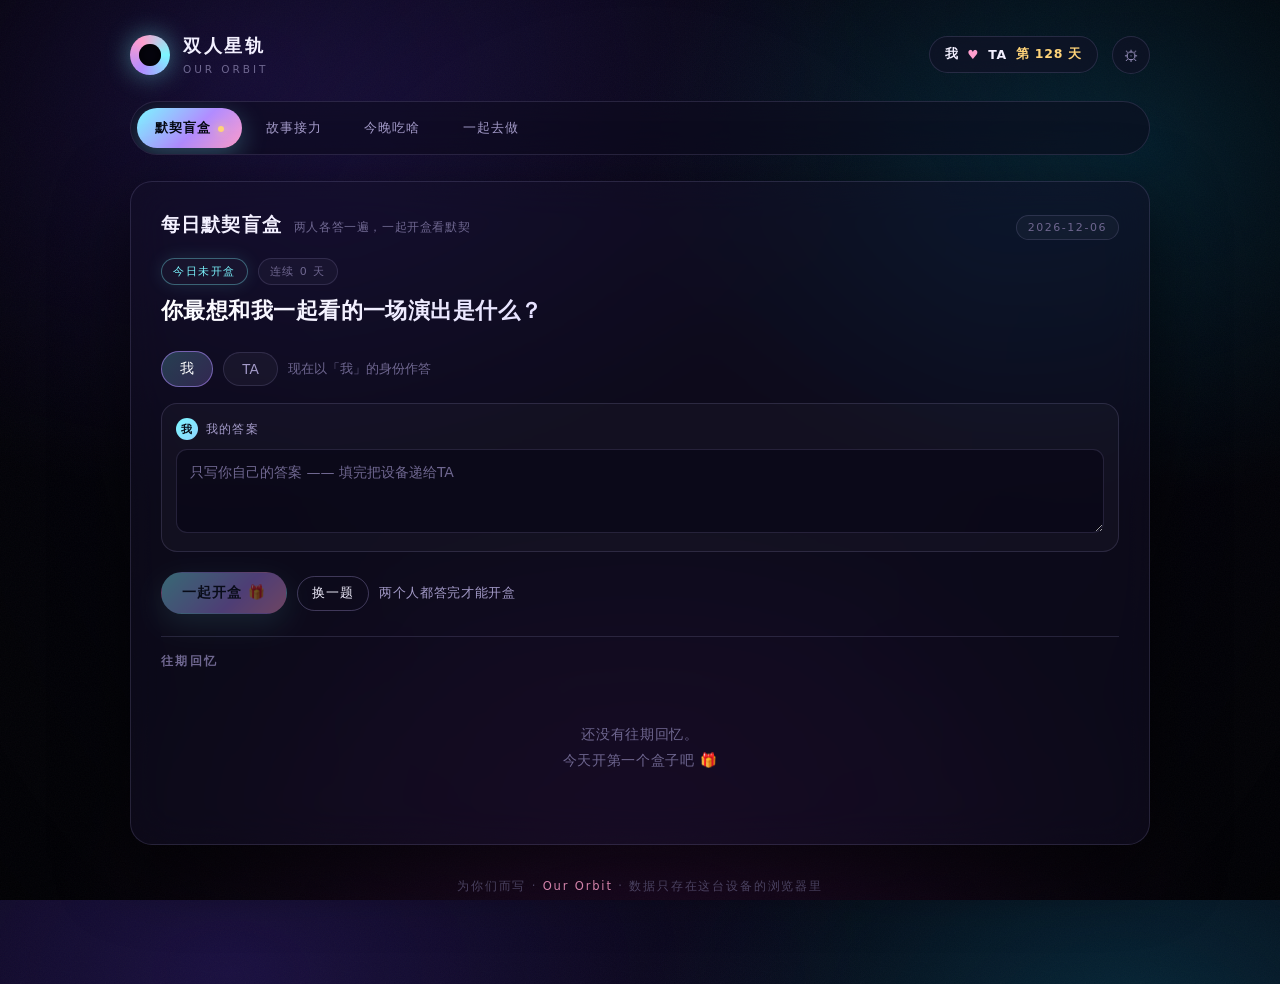
==== commit 139d0782: "feat: 双人星轨 · 情侣互动首页" ====
--- a/index.html
+++ b/index.html
@@ -252,7 +252,8 @@
 
 <div id="toast" role="status" aria-live="polite"></div>
 
-<script src="questions.js"></script>
+<script src="questions.js"></script>
+<script src="sync.js"></script>
 <script src="app.js"></script>
 </body>
 </html>
--- a/style.css
+++ b/style.css
@@ -873,3 +873,25 @@
 }
 .rate-row output { text-align: right; color: var(--gold); font-weight: 600; font-variant-numeric: tabular-nums; }
 .rate-detail { display: block; margin-top: 6px; font-size: 12px; color: var(--ink-faint); }
+
+/* ===== 双人空间 ===== */
+.sync-box {
+  margin: 18px 0 6px; padding: 16px 18px;
+  border-radius: var(--r-md); border: 1px solid var(--line);
+  background: rgba(124,246,255,0.04);
+}
+.sync-head { font-size: 15px; color: var(--ink); margin-bottom: 8px; font-weight: 600; }
+.sync-tag {
+  font-size: 11px; padding: 2px 8px; border-radius: 999px; margin-left: 6px;
+  color: var(--ink-faint); border: 1px solid var(--line); vertical-align: middle;
+}
+.sync-hint { font-size: 12.5px; line-height: 1.8; color: var(--ink-faint); margin: 0 0 12px; }
+.sync-hint b { color: var(--cyan); }
+.sync-state {
+  margin-top: 10px; font-size: 12.5px; color: var(--ink-faint);
+  padding: 8px 12px; border-radius: var(--r-sm);
+  background: rgba(255,255,255,0.03); border: 1px solid var(--line);
+}
+.sync-state[data-state="ok"] { color: #7cf6ff; border-color: rgba(124,246,255,0.35); }
+.sync-state[data-state="readonly"] { color: var(--gold); border-color: rgba(255,212,121,0.3); }
+.sync-state[data-state="error"] { color: #ff9aa9; border-color: rgba(255,154,169,0.35); }
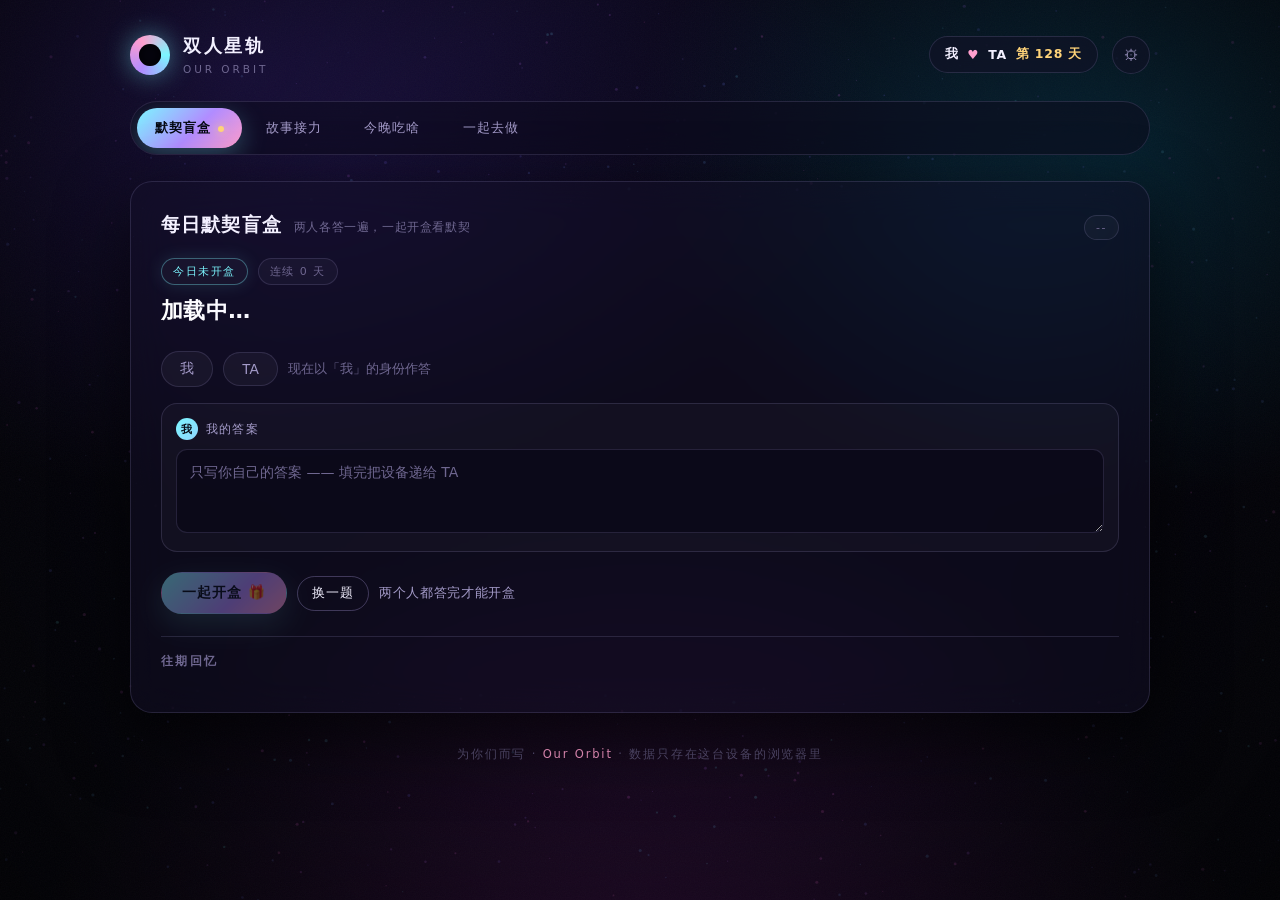
==== commit 51b91a04: "feat: 双人星轨 · 情侣互动首页" ====
--- a/index.html
+++ b/index.html
@@ -6,7 +6,7 @@
 <meta name="theme-color" content="#05040e" />
 <meta name="description" content="双人星轨 · 情侣互动空间：每日默契盲盒、故事接力、今晚吃啥转盘，还有一起要做的事。" />
 <title>双人星轨 · Our Orbit</title>
-<link rel="stylesheet" href="style.css" />
+<link rel="stylesheet" href="style.css?v=4" />
 <link rel="icon" href="data:image/svg+xml,<svg xmlns='http://www.w3.org/2000/svg' viewBox='0 0 32 32'><circle cx='16' cy='16' r='13' fill='none' stroke='%237cf6ff' stroke-width='2'/><circle cx='16' cy='16' r='4' fill='%23ff9ecd'/></svg>" />
 </head>
 <body>
@@ -252,8 +252,8 @@
 
 <div id="toast" role="status" aria-live="polite"></div>
 
-<script src="questions.js"></script>
-<script src="sync.js"></script>
-<script src="app.js"></script>
+<script src="questions.js?v=4"></script>
+<script src="sync.js?v=4"></script>
+<script src="app.js?v=4"></script>
 </body>
 </html>
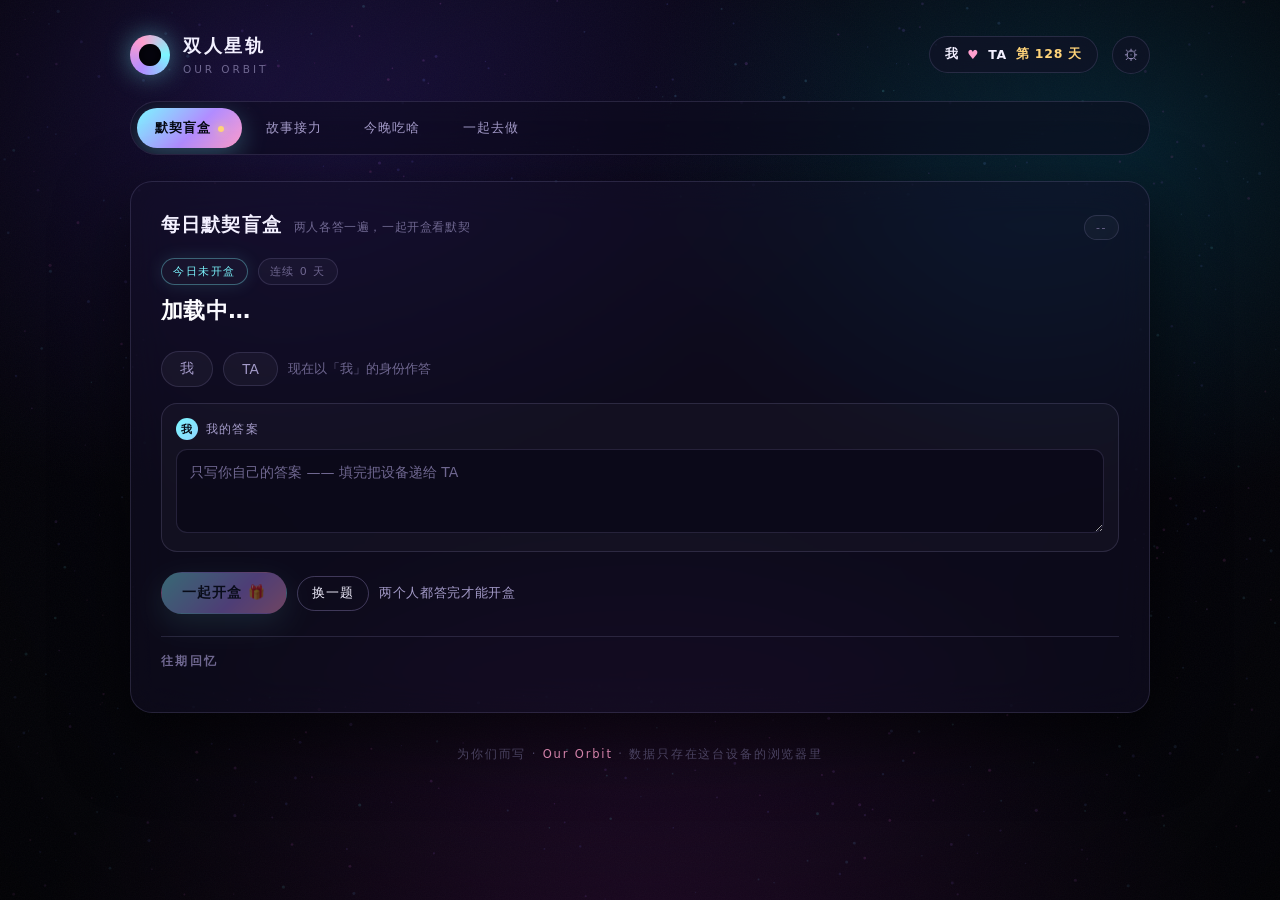
==== commit 31b23856: "feat: 双人星轨 · 情侣互动首页" ====
--- a/index.html
+++ b/index.html
@@ -6,7 +6,7 @@
 <meta name="theme-color" content="#05040e" />
 <meta name="description" content="双人星轨 · 情侣互动空间：每日默契盲盒、故事接力、今晚吃啥转盘，还有一起要做的事。" />
 <title>双人星轨 · Our Orbit</title>
-<link rel="stylesheet" href="style.css?v=4" />
+<link rel="stylesheet" href="style.css?v=5" />
 <link rel="icon" href="data:image/svg+xml,<svg xmlns='http://www.w3.org/2000/svg' viewBox='0 0 32 32'><circle cx='16' cy='16' r='13' fill='none' stroke='%237cf6ff' stroke-width='2'/><circle cx='16' cy='16' r='4' fill='%23ff9ecd'/></svg>" />
 </head>
 <body>
@@ -252,8 +252,8 @@
 
 <div id="toast" role="status" aria-live="polite"></div>
 
-<script src="questions.js?v=4"></script>
-<script src="sync.js?v=4"></script>
-<script src="app.js?v=4"></script>
+<script src="questions.js?v=5"></script>
+<script src="sync.js?v=5"></script>
+<script src="app.js?v=5"></script>
 </body>
 </html>
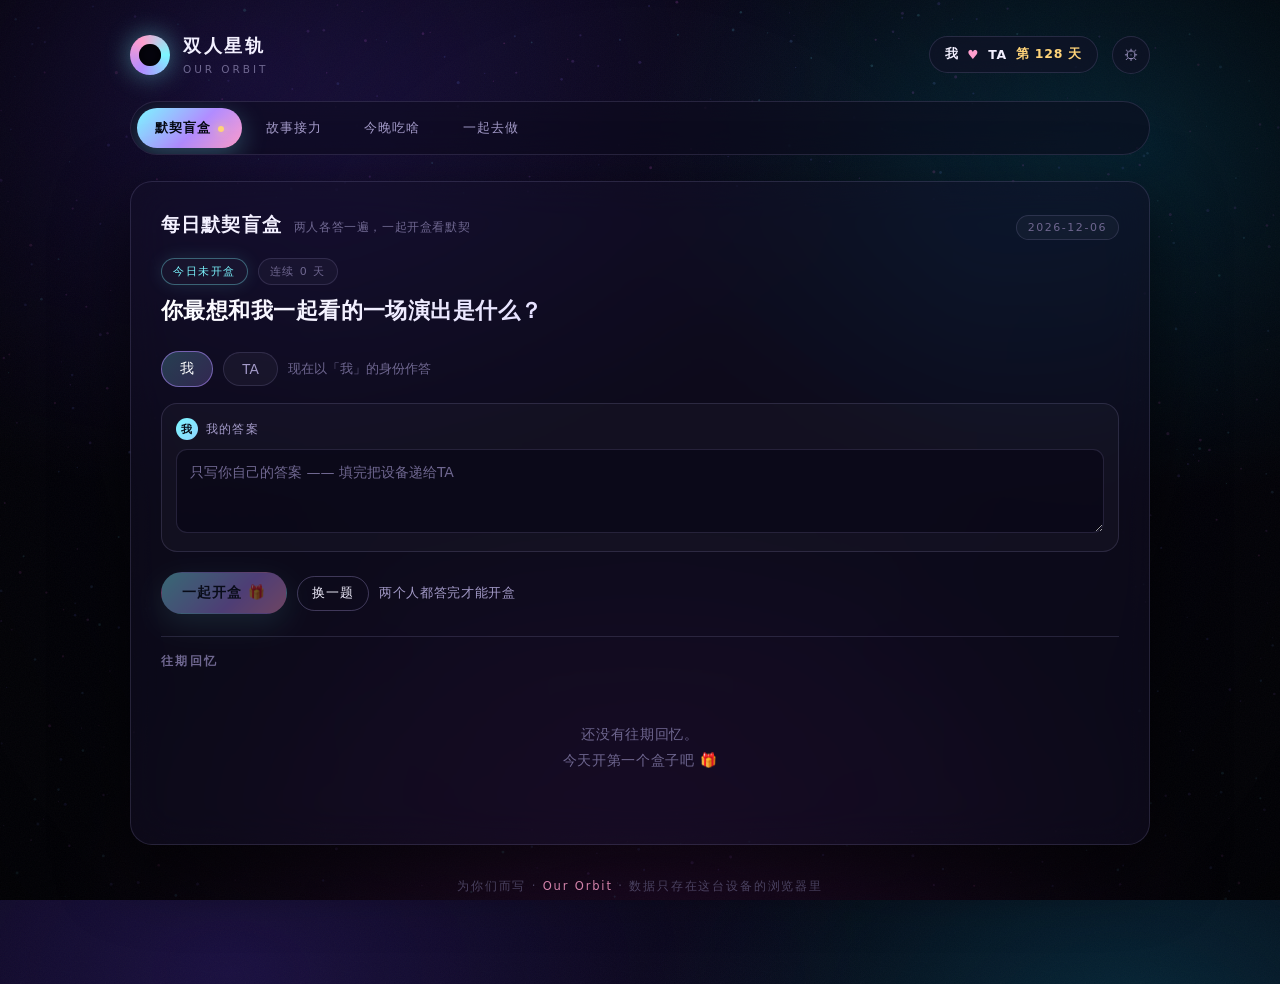
==== commit 4ca77c54: "feat: 双人星轨 · 情侣互动首页" ====
--- a/index.html
+++ b/index.html
@@ -6,7 +6,7 @@
 <meta name="theme-color" content="#05040e" />
 <meta name="description" content="双人星轨 · 情侣互动空间：每日默契盲盒、故事接力、今晚吃啥转盘，还有一起要做的事。" />
 <title>双人星轨 · Our Orbit</title>
-<link rel="stylesheet" href="style.css?v=5" />
+<link rel="stylesheet" href="style.css?v=6" />
 <link rel="icon" href="data:image/svg+xml,<svg xmlns='http://www.w3.org/2000/svg' viewBox='0 0 32 32'><circle cx='16' cy='16' r='13' fill='none' stroke='%237cf6ff' stroke-width='2'/><circle cx='16' cy='16' r='4' fill='%23ff9ecd'/></svg>" />
 </head>
 <body>
@@ -207,12 +207,20 @@
     <p class="sub">名字和纪念日会显示在顶部。数据保存在本机浏览器，换设备可以用下面的分享码。</p>
 
     <div class="field">
-      <label for="inputNameA">你的名字</label>
+      <label for="inputNameA" id="labelNameMe">你的名字</label>
       <input type="text" id="inputNameA" maxlength="12" placeholder="我" />
     </div>
     <div class="field">
-      <label for="inputNameB">TA 的名字</label>
+      <label for="inputNameB" id="labelNameOther">TA 的名字</label>
       <input type="text" id="inputNameB" maxlength="12" placeholder="TA" />
+    </div>
+    <div class="field">
+      <label>我在这台设备上是</label>
+      <div class="me-switch" id="setWho">
+        <button class="me-btn" id="setWhoA" type="button">A</button>
+        <button class="me-btn" id="setWhoB" type="button">B</button>
+      </div>
+      <p class="sync-hint" style="margin-top:6px">名字是两个人共用的，但「你」和「TA」是按这台设备算的。选一次 A 或 B，之后名字就不会搞反。</p>
     </div>
     <div class="field">
       <label for="inputStart">在一起的纪念日</label>
@@ -252,8 +260,8 @@
 
 <div id="toast" role="status" aria-live="polite"></div>
 
-<script src="questions.js?v=5"></script>
-<script src="sync.js?v=5"></script>
-<script src="app.js?v=5"></script>
+<script src="questions.js?v=6"></script>
+<script src="sync.js?v=6"></script>
+<script src="app.js?v=6"></script>
 </body>
 </html>
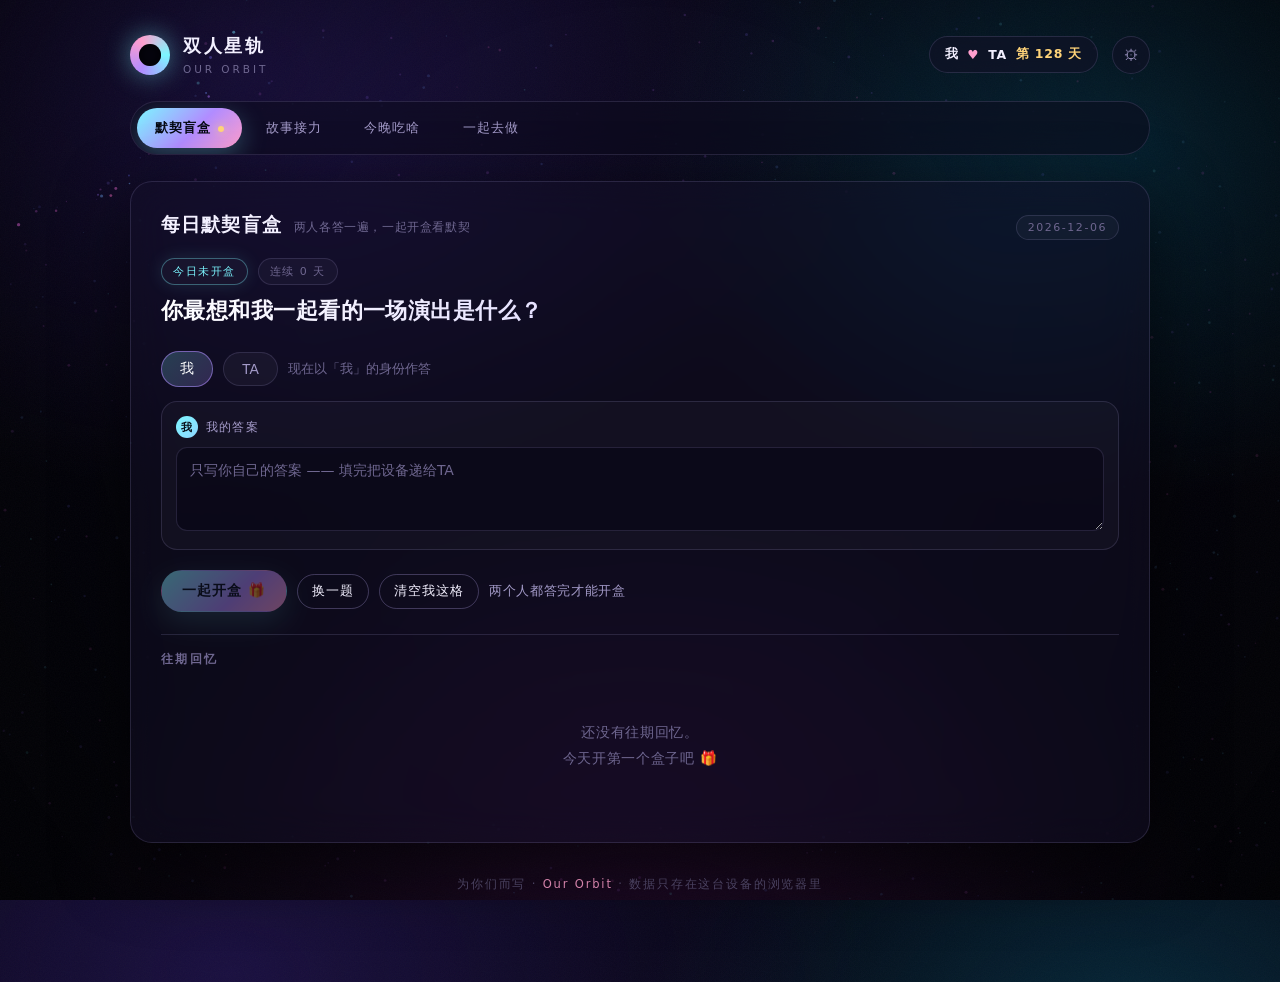
==== commit d859f933: "fix(盲盒): 明确谁是哪一格 + 防串格" ====
--- a/index.html
+++ b/index.html
@@ -6,7 +6,7 @@
 <meta name="theme-color" content="#05040e" />
 <meta name="description" content="双人星轨 · 情侣互动空间：每日默契盲盒、故事接力、今晚吃啥转盘，还有一起要做的事。" />
 <title>双人星轨 · Our Orbit</title>
-<link rel="stylesheet" href="style.css?v=6" />
+<link rel="stylesheet" href="style.css?v=7" />
 <link rel="icon" href="data:image/svg+xml,<svg xmlns='http://www.w3.org/2000/svg' viewBox='0 0 32 32'><circle cx='16' cy='16' r='13' fill='none' stroke='%237cf6ff' stroke-width='2'/><circle cx='16' cy='16' r='4' fill='%23ff9ecd'/></svg>" />
 </head>
 <body>
@@ -69,7 +69,9 @@
             <span class="who-note" id="whoNote">现在以「我」的身份作答</span>
           </div>
 
-          <div class="answer-slot me" style="margin-top:16px">
+          <div class="slot-line" id="slotLine"></div>
+
+          <div class="answer-slot me" style="margin-top:14px">
             <div class="who"><span class="avatar" id="avMine">我</span><span id="labelMine">我的答案</span></div>
             <textarea id="ansMine" maxlength="200" placeholder="只写你自己的答案 —— 填完把设备递给 TA"></textarea>
           </div>
@@ -77,6 +79,7 @@
           <div class="row gap-lg">
             <button class="btn primary" id="btnOpenBox" disabled>一起开盒 🎁</button>
             <button class="btn ghost small" id="btnSkipQ" title="换一个题目">换一题</button>
+            <button class="btn ghost small" id="btnClearMine" title="清空我这格答案">清空我这格</button>
             <span class="turn-note" id="openHint">两个人都答完才能开盒</span>
           </div>
         </div>
@@ -260,8 +263,8 @@
 
 <div id="toast" role="status" aria-live="polite"></div>
 
-<script src="questions.js?v=6"></script>
-<script src="sync.js?v=6"></script>
-<script src="app.js?v=6"></script>
+<script src="questions.js?v=7"></script>
+<script src="sync.js?v=7"></script>
+<script src="app.js?v=7"></script>
 </body>
 </html>
